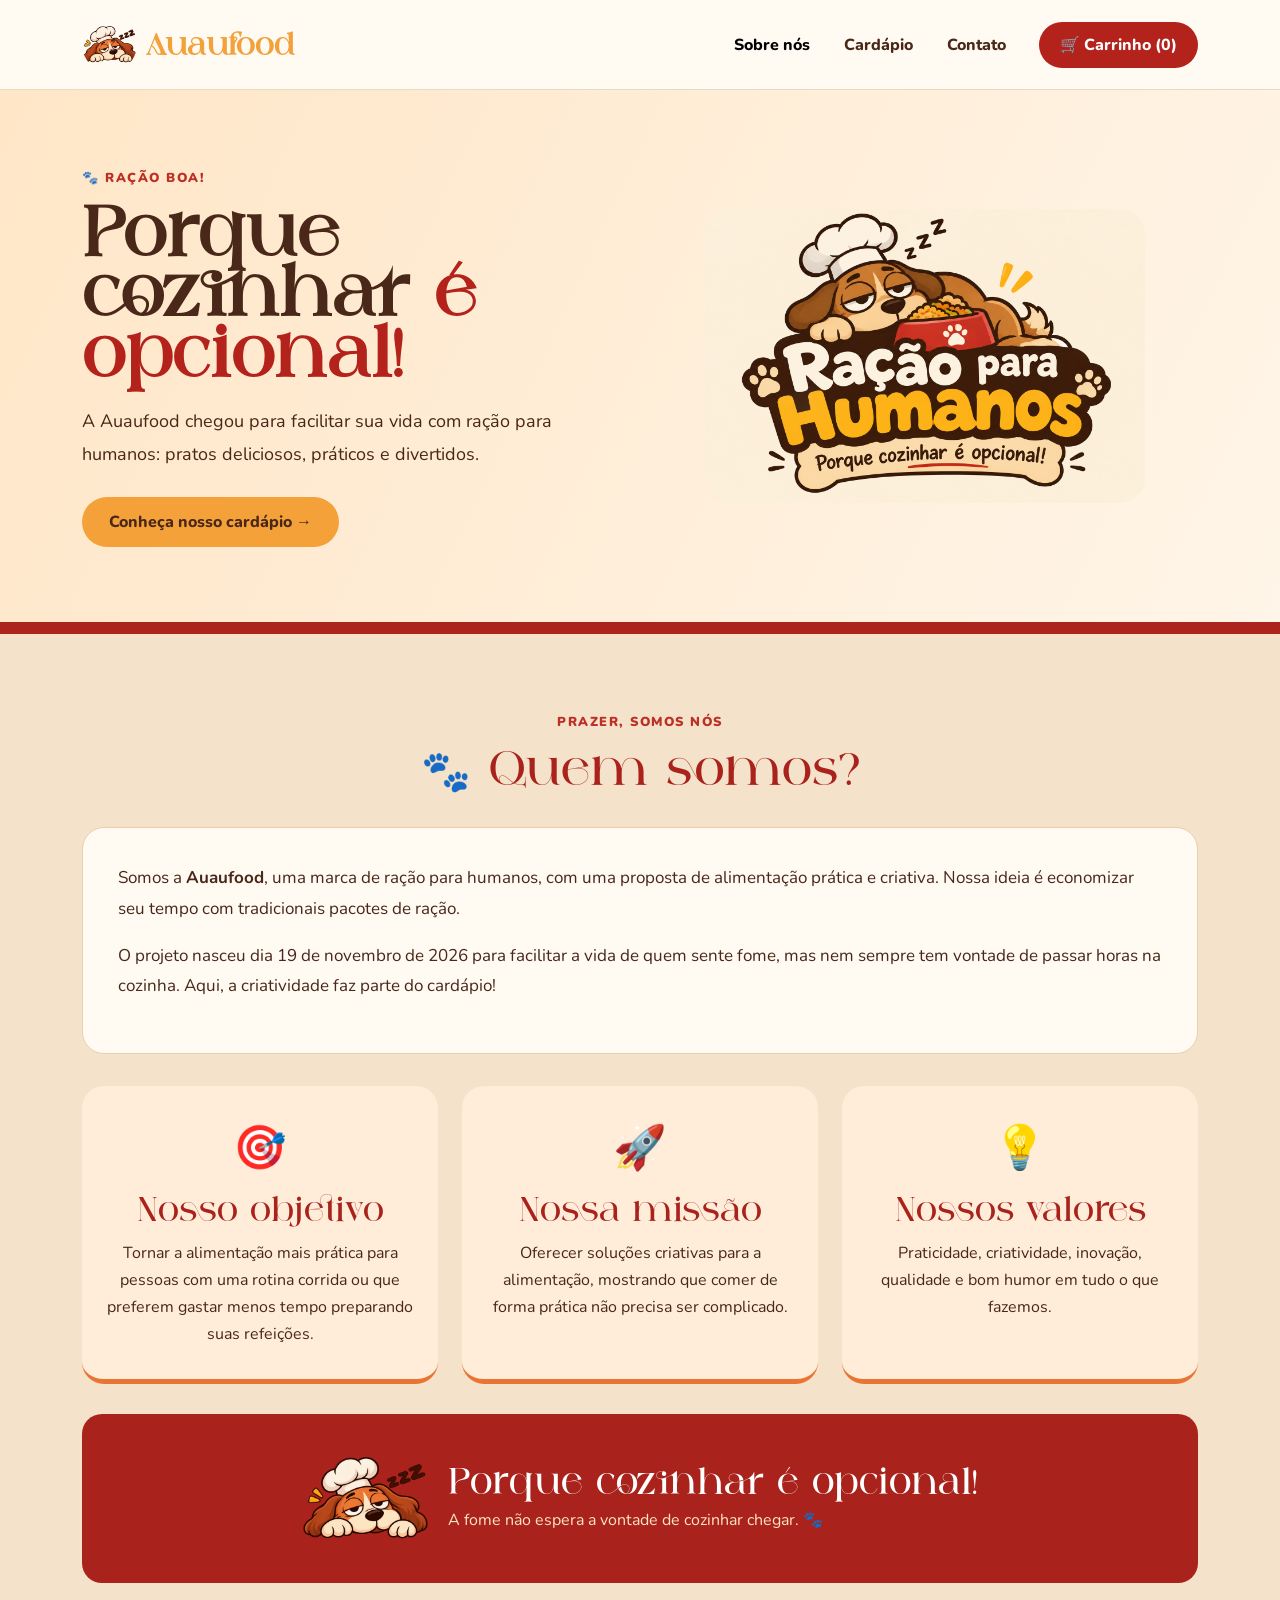
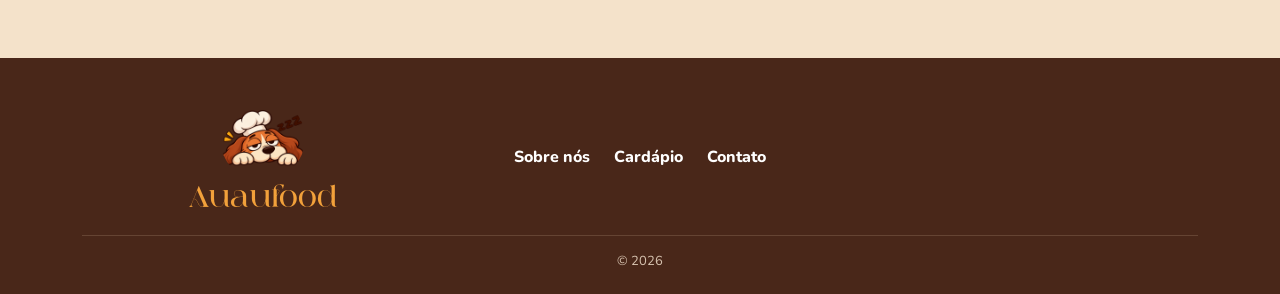
==== index.html @ 265e441c "html tela inicial finalizado" ====
<!DOCTYPE html>
<html lang="pt-br">
<head>
  <meta charset="UTF-8">
  <meta name="viewport" content="width=device-width, initial-scale=1.0">
  <title>Auaufood | Sobre nós</title>

  <link href="https://cdn.jsdelivr.net/npm/bootstrap@5.3.3/dist/css/bootstrap.min.css" rel="stylesheet">
  <link href="https://fonts.googleapis.com/css2?family=Fredoka:wght@400;500;600;700&family=Nunito:wght@400;600;700;800&display=swap" rel="stylesheet">
 
  <link rel="stylesheet" href="style.css">
</head>


<body>

<header>
  <nav class="navbar navbar-expand-lg">
    <div class="container">
      <a class="navbar-brand" href="index.html">
        <img src="img/logo2.png" alt="Logo Auaufood">
        <span>Auaufood</span>
      </a>

      <button class="navbar-toggler" type="button" data-bs-toggle="collapse" data-bs-target="#menu">
        <span class="navbar-toggler-icon"></span>
      </button>

      <div class="collapse navbar-collapse" id="menu">
        <ul class="navbar-nav ms-auto">
          <li class="nav-item"><a class="nav-link active" href="index.html">Sobre nós</a></li>
          <li class="nav-item"><a class="nav-link" href="cardapio.html">Cardápio</a></li>
          <li class="nav-item"><a class="nav-link" href="contato.html">Contato</a></li>
        </ul>
        <a class="btn btn-cart ms-lg-3" href="cardapio.html">🛒 Carrinho (<span class="quantidade">0</span>)</a>
      </div>
    </div>
  </nav>
</header>

<main>
  <section class="home-hero">
    <div class="container">
      <div class="row align-items-center g-4">
        <div class="col-lg-6">
          <span class="eyebrow">🐾 RAÇÃO BOA!  </span>
          <h1>Porque cozinhar <span>é opcional!</span></h1>
          <p>A Auaufood chegou para facilitar sua vida com ração para humanos: pratos deliciosos, práticos e divertidos.</p>
          <a href="cardapio.html" class="btn btn-main">Conheça nosso cardápio →</a>
        </div>

        <div class="col-lg-6 text-center">
          <img src="img/dog.png" alt="Mascote oficial da Auaufood, um cachorrinho com sono" class="hero-logo">
         
        </div>
      </div>
    </div>
  </section>

  <section class="about-section section-space">
    <div class="container">
      <div class="section-title">
        <span class="eyebrow">PRAZER, SOMOS NÓS</span>
        <h2>🐾 Quem somos?</h2>
      </div>

      <div class="about-box">
        <p>Somos a <strong>Auaufood</strong>, uma marca de ração para humanos, com uma proposta de alimentação prática e criativa. Nossa ideia é economizar seu tempo com tradicionais pacotes de ração.</p>
        <p>O projeto nasceu dia 19 de novembro de 2026 para facilitar a vida de quem sente fome, mas nem sempre tem vontade de passar horas na cozinha. Aqui, a criatividade faz parte do cardápio!</p>
      </div>

      <div class="row g-4 mt-2">
        <div class="col-md-4">
          <div class="about-card">
            <span>🎯</span>
            <h3>Nosso objetivo</h3>
            <p>Tornar a alimentação mais prática para pessoas com uma rotina corrida ou que preferem gastar menos tempo preparando suas refeições.</p>
          </div>
        </div>

        <div class="col-md-4">
          <div class="about-card">
            <span>🚀</span>
            <h3>Nossa missão</h3>
            <p>Oferecer soluções criativas para a alimentação, mostrando que comer de forma prática não precisa ser complicado.</p>
          </div>
        </div>

        <div class="col-md-4">
          <div class="about-card">
            <span>💡</span>
            <h3>Nossos valores</h3>
            <p>Praticidade, criatividade, inovação, qualidade e bom humor em tudo o que fazemos.</p>
          </div>
        </div>
      </div>

      <div class="about-closing">
        <img src="img/logo2.png" alt="Mascote Auaufood">
        <div>
          <h3>Porque cozinhar é opcional!</h3>
          <p>A fome não espera a vontade de cozinhar chegar. 🐾</p>
        </div>
      </div>
    </div>
  </section>
</main>

<footer>
  <div class="container">
    <div class="row align-items-center text-center g-3">
      <div class="col-md-4">
        <img src="img/logo2.png" alt="Mascote Auaufood" class="footer-logo">
        <h3><span>Auaufood</span></h3>
        
      </div>

      <div class="col-md-4 footer-links">
        <a href="index.html">Sobre nós</a>
        <a href="cardapio.html">Cardápio</a>
        <a href="contato.html">Contato</a>
      </div>

    
    </div>
    <hr>
    <p class="copyright">© 2026</p>
  </div>
</footer>

</body>
</html>
---- style.css ----
@font-face {
    font-family: 'against';
    src:url(./fonts/against\ regular.otf);
}

*{
  margin: 0;
  padding: 0;
  box-sizing: border-box;
}

html {
  scroll-behavior: smooth;
}

body {
  background: #fff6e9;
  color: #492719;
  font-family: 'Nunito', sans-serif;
}

h1, h2, h3, h4, .navbar-brand {
  font-family: 'against';
}

.section-space {
  padding: 75px 0;
}

.navbar {
  background: #fffaf2;
  padding: 12px 0;
  border-bottom: 1px solid #ecd9c3;
}

.navbar-brand {
  color: #a9231c;
  font-size: 25px;
  font-weight: 700;
  display: flex;
  align-items: center;
  gap: 9px;
}

.navbar-brand img {
  width: 55px;
  height: 55px;
  object-fit: contain;
  border-radius: 50%;
}

.navbar-brand span, footer span {
  color: #f2a13b;
}

.nav-link {
  color: #492719;
  font-weight: 800;
  margin: 0 9px;
}

.nav-link:hover, .nav-link.active {
  color: #b3221b;
}

.btn-cart {
  background: #b3221b;
  color: white;
  border-radius: 30px;
  padding: 10px 20px;
  font-weight: 800;
}

.btn-cart:hover {
  background: #861a15;
  color: white;
}

.btn-main {
  background: #f5a13a;
  color: #492719;
  border: 0;
  border-radius: 30px;
  padding: 13px 27px;
  font-weight: 800;
}

.btn-main:hover {
  background: #ffc16b;
  color: #492719;
}

.eyebrow {
  display: inline-block;
  color: #bd3025;
  font-size: 13px;
  font-weight: 900;
  letter-spacing: 1.5px;
  margin-bottom: 12px;
}


.home-hero {
  background: linear-gradient(115deg, #ffe6c7, #fff5e8);
  padding: 75px 0;
  border-bottom: 12px solid #ad241d;
}

.home-hero h1 {
  color: #492719;
  font-size: 58px;
  line-height: 1.05;
  font-weight: 700;
  margin-bottom: 22px;
}

.home-hero h1 span,
.menu-hero h1 span,
.contact-hero h1 span {
  color: #b3221b;
}

.home-hero p,
.contact-hero p {
  font-size: 18px;
  line-height: 1.8;
  max-width: 520px;
  margin-bottom: 27px;
}

.hero-logo {
  width: 100%;
  max-width: 440px;
  height: auto;
  object-fit: contain;
  border-radius: 25px;
}

.hero-sticker {
  background: #b3221b;
  color: white;
  display: inline-block;
  padding: 15px 25px;
  border-radius: 18px;
  font-family: 'Fredoka', sans-serif;
  font-size: 20px;
  transform: rotate(-5deg);
  margin: -15px 0 0 180px;
}


.about-section {
  background: #f4e2ca;
}

.section-title {
  text-align: center;
  margin-bottom: 35px;
}

.section-title h2 {
  color: #a9231c;
  font-size: 40px;
}

.about-box {
  background: #fffaf2;
  border-radius: 22px;
  padding: 35px;
  border: 1px solid #e8cfb2;
  font-size: 17px;
  line-height: 1.8;
}

.about-card {
  height: 100%;
  text-align: center;
  background: #ffedda;
  border-radius: 22px;
  padding: 30px 23px;
  border-bottom: 5px solid #e87532;
  transition: .3s;
}

.about-card:hover {
  transform: translateY(-6px);
}

.about-card span {
  font-size: 43px;
}

.about-card h3 {
  color: #a9231c;
  margin: 13px 0;
}

.about-card p {
  line-height: 1.7;
  margin-bottom: 0;
}

.about-closing {
  margin-top: 30px;
  background: #a9231c;
  color: white;
  border-radius: 20px;
  padding: 22px 28px;
  display: flex;
  align-items: center;
  justify-content: center;
  gap: 20px;
  text-align: left;
}

.about-closing img {
  width: 125px;
  height: 125px;
  object-fit: contain;
  border-radius: 15px;
}

.about-closing h3 {
  font-size: 30px;
}

.about-closing p {
  margin: 0;
  color: #ffe3c2;
}

.menu-hero {
  background: #a9231c;
  color: white;
  padding: 35px 0 48px;
  border-bottom: 9px solid #f3a13b;
}

.menu-hero .eyebrow {
  color: #ffd69e;
  display: block;
}

.menu-hero h1 {
  font-size: 50px;
}

.menu-hero h1 span {
  color: #ffc16b;
}

.menu-hero p {
  margin: 8px 0 0;
  font-size: 18px;
}

.menu-logo {
  width: 115px;
  height: 115px;
  object-fit: contain;
  border-radius: 50%;
  margin-bottom: 10px;
}

.product-card.card {
  display: flex;
  flex-direction: column;
  background: #fffaf2;
  border: 1px solid #ead7c1;
  border-radius: 22px;
  padding: 20px;
  text-align: center;
  height: 100%;
  transition: .3s;
}

.product-card:hover {
  transform: translateY(-7px);
  box-shadow: 0 12px 25px #49271920;
}

.package {
  min-height: 300px;
  max-width: 245px;
  margin: 0 auto 20px;
  padding: 17px 15px 20px;
  border: 3px solid #492719;
  border-radius: 13px 13px 25px 25px;
  clip-path: polygon(4% 0, 96% 0, 100% 100%, 0 100%);
  display: flex;
  flex-direction: column;
  align-items: center;
  justify-content: center;
  box-shadow: inset 0 0 0 5px #ffffff25;
  position: relative;
}

.package:before {
  content: '';
  width: 85%;
  height: 9px;
  border-top: 3px dashed #49271980;
  border-bottom: 1px solid #49271950;
  position: absolute;
  top: 8px;
}

.package-logo {
  width: 55px;
  height: 55px;
  object-fit: contain;
  border-radius: 50%;
  margin-top: 8px;
}

.package strong {
  font-family: 'Fredoka', sans-serif;
  font-size: 22px;
  line-height: 1;
  text-align: center;
  margin: 5px 0 7px;
}

.package-description {
  font-size: 12px;
  margin-bottom: 8px;
}

.package h3 {
  background: #fff0d5;
  color: #492719;
  border-radius: 8px;
  padding: 7px 15px;
  font-size: 22px;
  font-weight: 700;
  margin: 0;
}

.package .food {
  background: #fff5e7;
  border: 4px solid #ffffffaa;
  border-radius: 50%;
  width: 115px;
  height: 115px;
  display: flex;
  align-items: center;
  justify-content: center;
  margin: 12px 0 7px;
  box-shadow: 0 4px 10px #49271930;
  overflow: hidden;
}

.package .food img {
  width: 100%;
  height: 100%;
  object-fit: cover;
  border-radius: 50%;
}

.package small {
  background: #fff0d5;
  color: #492719;
  border-radius: 20px;
  padding: 4px 10px;
  font-weight: 800;
}

.package-red {
  background: linear-gradient(140deg, #ed5140, #a91e19);
  color: white;
}

.package-yellow {
  background: linear-gradient(140deg, #ffd36c, #e99521);
  color: #492719;
}

.package-brown {
  background: linear-gradient(140deg, #986044, #57301f);
  color: white;
}

.package-purple {
  background: linear-gradient(140deg, #9b5366, #632d42);
  color: white;
}

.package-orange {
  background: linear-gradient(140deg, #ff9a3e, #dc541e);
  color: white;
}

.package-dark {
  background: linear-gradient(140deg, #75472f, #38251d);
  color: white;
}

.product-card h2 {
  color: #492719;
  font-size: 21px;
  margin: 8px 0;
}

.product-card p {
  color: #806657;
  min-height: 48px;
}

.price {
  display: block;
  color: #b3221b;
  font-size: 24px;
  margin: 10px 0;
}

.btn-product {
  width: 100%;
  border-radius: 25px;
  background: #b3221b;
  color: white;
  font-weight: 800;
  padding: 11px;
}

.btn-product:hover {
  background: #e87532;
  color: white;
}

/* CONTATO */
.contact-hero {
  background: linear-gradient(120deg, #a9231c 0%, #c43b28 100%);
  color: white;
  padding: 75px 0;
  min-height: 75vh;
}

.contact-hero .eyebrow {
  color: #ffd69e;
}

.contact-hero h1 {
  font-size: 55px;
  line-height: 1.05;
}

.contact-hero h1 span {
  color: #ffc16b;
}

.contact-hero p {
  color: #ffead4;
}

.contact-logo {
  width: 260px;
  max-width: 100%;
  height: auto;
  object-fit: contain;
  border-radius: 20px;
}

.contact-box {
  background: #fffaf2;
  color: #492719;
  padding: 35px;
  border-radius: 25px;
  box-shadow: 0 15px 35px #54150f40;
}

.contact-box h2 {
  color: #a9231c;
  margin-bottom: 22px;
}

.form-label {
  font-weight: 800;
}

.form-control {
  background: #fff5e8;
  border: 1px solid #e4c7a8;
  border-radius: 11px;
  padding: 12px;
}

.form-control:focus {
  border-color: #b3221b;
  box-shadow: 0 0 5px #b3221b40;
}

#respostaContato {
  margin-top: 15px;
  font-weight: 800;
}


footer {
  background: #492719;
  color: white;
  padding: 38px 0 15px;
}

footer h3 {
  font-size: 25px;
}

footer p {
  margin-bottom: 8px;
}

.footer-logo {
  width: 85px;
  height: 85px;
  object-fit: contain;
  border-radius: 50%;
}

.footer-links a {
  color: white;
  text-decoration: none;
  margin: 5px 10px;
  display: inline-block;
  font-weight: 800;
}

.footer-links a:hover {
  color: #ffb24f;
}

footer hr {
  border-color: #b99a80;
}

.copyright {
  text-align: center;
  font-size: 13px;
  color: #d8c4b1;
}
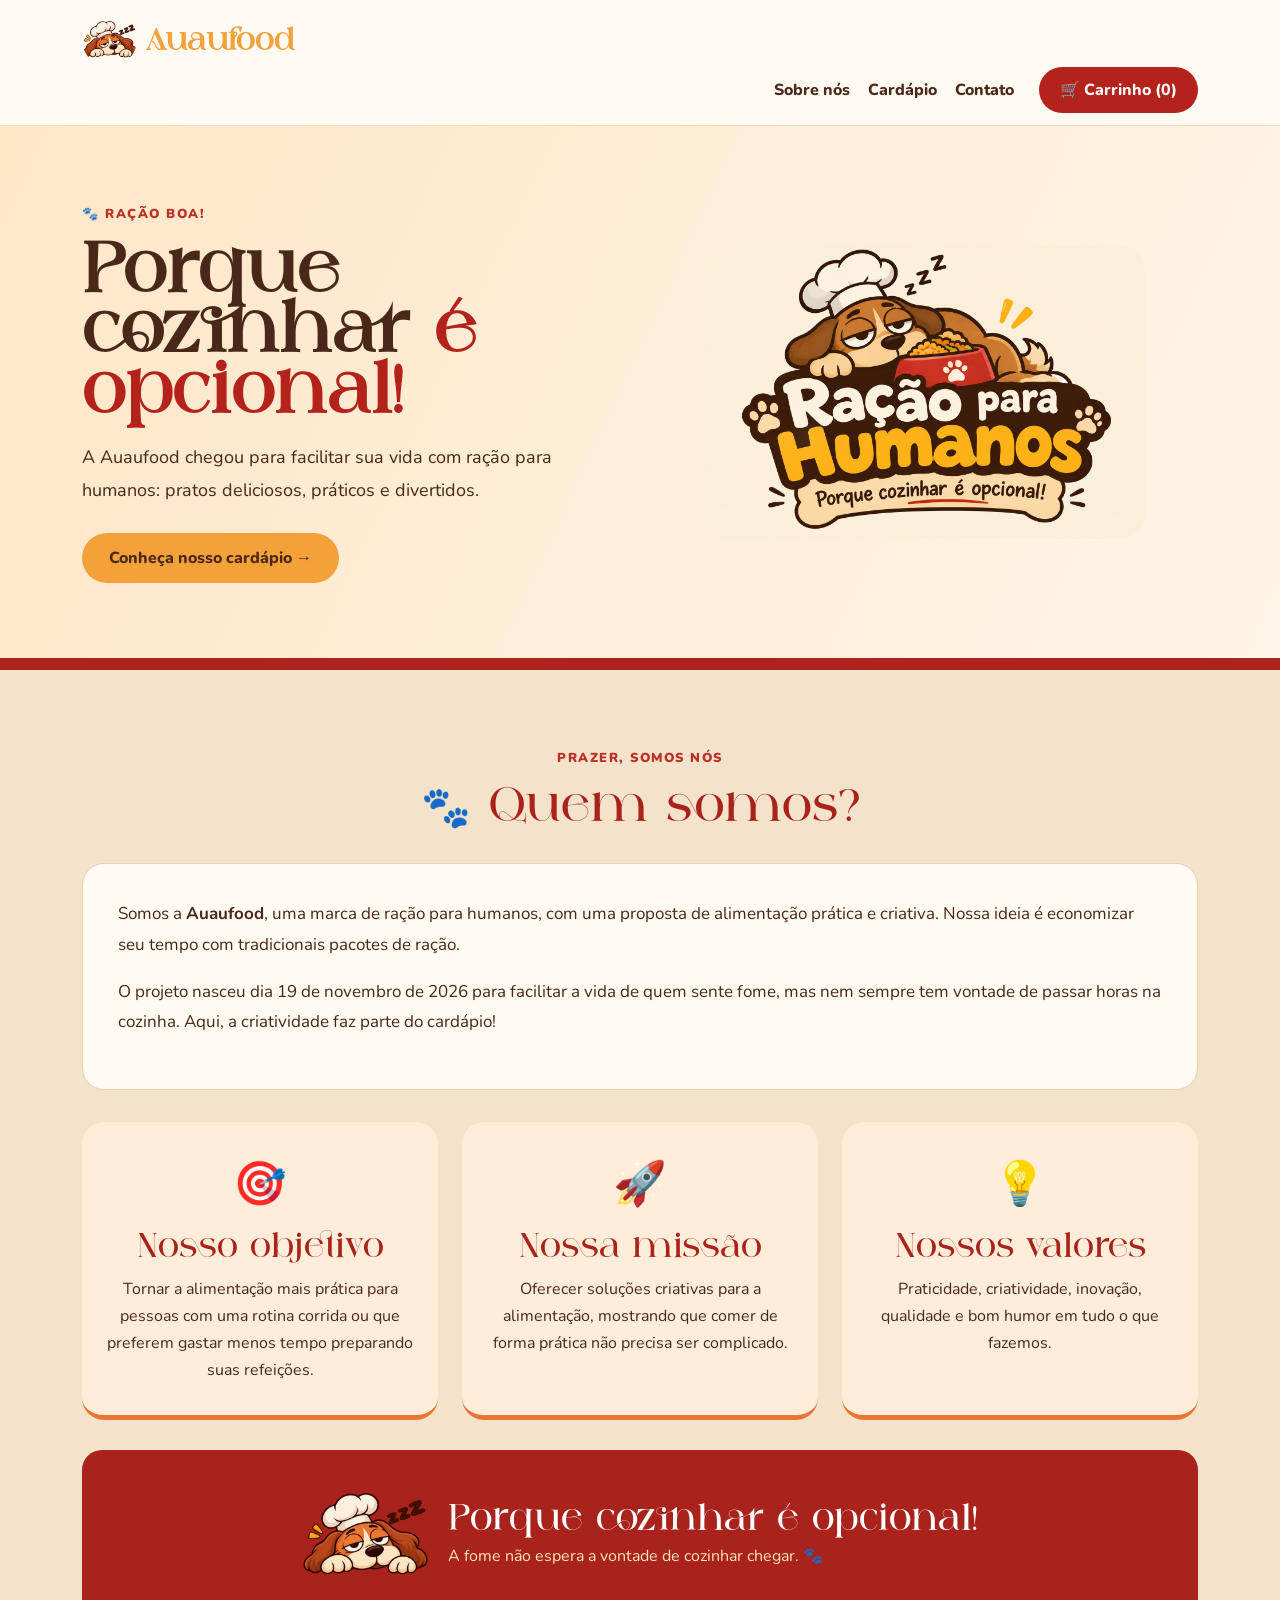
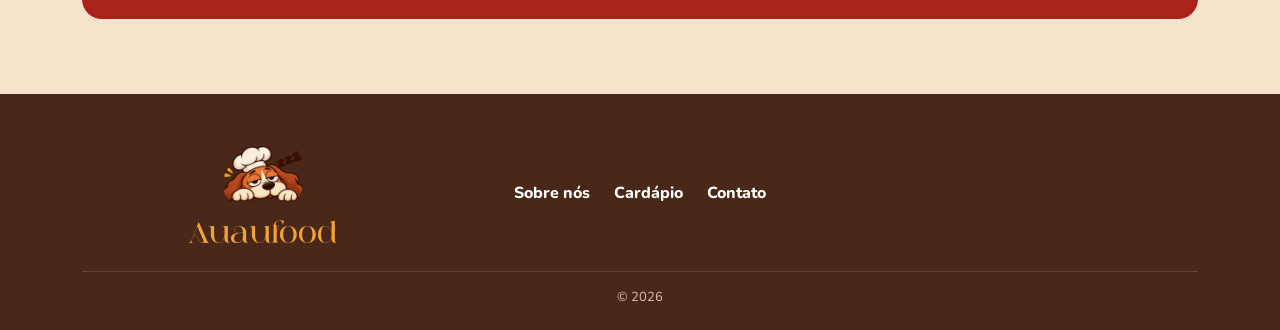
==== commit 5582aff0: "Atualização" ====
--- a/index.html
+++ b/index.html
@@ -1,3 +1,4 @@
+
 
 <!DOCTYPE html>
 <html lang="pt-br">
@@ -12,11 +13,10 @@
   <link rel="stylesheet" href="style.css">
 </head>
 
-
 <body>
 
 <header>
-  <nav class="navbar navbar-expand-lg">
+  <nav class="menu-navegacao navbar-expand-lg">
     <div class="container">
       <a class="navbar-brand" href="index.html">
         <img src="img/logo2.png" alt="Logo Auaufood">
@@ -33,46 +33,45 @@
           <li class="nav-item"><a class="nav-link" href="cardapio.html">Cardápio</a></li>
           <li class="nav-item"><a class="nav-link" href="contato.html">Contato</a></li>
         </ul>
-        <a class="btn btn-cart ms-lg-3" href="cardapio.html">🛒 Carrinho (<span class="quantidade">0</span>)</a>
+        <a class="btn carrinho ms-lg-3" href="cardapio.html">🛒 Carrinho (<span class="quantidade">0</span>)</a>
       </div>
     </div>
   </nav>
 </header>
 
 <main>
-  <section class="home-hero">
+  <section class="inicio">
     <div class="container">
       <div class="row align-items-center g-4">
         <div class="col-lg-6">
-          <span class="eyebrow">🐾 RAÇÃO BOA!  </span>
+          <span class="destaque">🐾 RAÇÃO BOA!  </span>
           <h1>Porque cozinhar <span>é opcional!</span></h1>
           <p>A Auaufood chegou para facilitar sua vida com ração para humanos: pratos deliciosos, práticos e divertidos.</p>
-          <a href="cardapio.html" class="btn btn-main">Conheça nosso cardápio →</a>
+          <a href="cardapio.html" class="btn botao">Conheça nosso cardápio →</a>
         </div>
 
         <div class="col-lg-6 text-center">
-          <img src="img/dog.png" alt="Mascote oficial da Auaufood, um cachorrinho com sono" class="hero-logo">
-         
+          <img src="img/dog.png" alt="Mascote oficial da Auaufood, um cachorrinho com sono" class="cachorro">
         </div>
       </div>
     </div>
   </section>
 
-  <section class="about-section section-space">
+  <section class="sobre espaco">
     <div class="container">
-      <div class="section-title">
-        <span class="eyebrow">PRAZER, SOMOS NÓS</span>
+      <div class="titulo">
+        <span class="destaque">PRAZER, SOMOS NÓS</span>
         <h2>🐾 Quem somos?</h2>
       </div>
 
-      <div class="about-box">
+      <div class="texto-sobre">
         <p>Somos a <strong>Auaufood</strong>, uma marca de ração para humanos, com uma proposta de alimentação prática e criativa. Nossa ideia é economizar seu tempo com tradicionais pacotes de ração.</p>
         <p>O projeto nasceu dia 19 de novembro de 2026 para facilitar a vida de quem sente fome, mas nem sempre tem vontade de passar horas na cozinha. Aqui, a criatividade faz parte do cardápio!</p>
       </div>
 
       <div class="row g-4 mt-2">
         <div class="col-md-4">
-          <div class="about-card">
+          <div class="caixa-info">
             <span>🎯</span>
             <h3>Nosso objetivo</h3>
             <p>Tornar a alimentação mais prática para pessoas com uma rotina corrida ou que preferem gastar menos tempo preparando suas refeições.</p>
@@ -80,7 +79,7 @@
         </div>
 
         <div class="col-md-4">
-          <div class="about-card">
+          <div class="caixa-info">
             <span>🚀</span>
             <h3>Nossa missão</h3>
             <p>Oferecer soluções criativas para a alimentação, mostrando que comer de forma prática não precisa ser complicado.</p>
@@ -88,7 +87,7 @@
         </div>
 
         <div class="col-md-4">
-          <div class="about-card">
+          <div class="caixa-info">
             <span>💡</span>
             <h3>Nossos valores</h3>
             <p>Praticidade, criatividade, inovação, qualidade e bom humor em tudo o que fazemos.</p>
@@ -96,7 +95,7 @@
         </div>
       </div>
 
-      <div class="about-closing">
+      <div class="final-sobre">
         <img src="img/logo2.png" alt="Mascote Auaufood">
         <div>
           <h3>Porque cozinhar é opcional!</h3>
@@ -111,21 +110,18 @@
   <div class="container">
     <div class="row align-items-center text-center g-3">
       <div class="col-md-4">
-        <img src="img/logo2.png" alt="Mascote Auaufood" class="footer-logo">
+        <img src="img/logo2.png" alt="Mascote Auaufood" class="logo-rodape">
         <h3><span>Auaufood</span></h3>
-        
       </div>
 
-      <div class="col-md-4 footer-links">
+      <div class="col-md-4 links-rodape">
         <a href="index.html">Sobre nós</a>
         <a href="cardapio.html">Cardápio</a>
         <a href="contato.html">Contato</a>
       </div>
-
-    
     </div>
     <hr>
-    <p class="copyright">© 2026</p>
+    <p class="direitos">© 2026</p>
   </div>
 </footer>
 
--- a/style.css
+++ b/style.css
@@ -1,5 +1,7 @@
 
- @font-face {
+ 
+
+@font-face {
     font-family: 'against';
     src:url(./fonts/against\ regular.otf);
 }
@@ -24,11 +26,11 @@
   font-family: 'against';
 }
 
-.section-space {
+.espaco {
   padding: 75px 0;
 }
 
-.navbar {
+.menu-navegacao {
   background: #fffaf2;
   padding: 12px 0;
   border-bottom: 1px solid #ecd9c3;
@@ -64,7 +66,7 @@
   color: #b3221b;
 }
 
-.btn-cart {
+.carrinho {
   background: #b3221b;
   color: white;
   border-radius: 30px;
@@ -72,12 +74,12 @@
   font-weight: 800;
 }
 
-.btn-cart:hover {
+.carrinho:hover {
   background: #861a15;
   color: white;
 }
 
-.btn-main {
+.botao {
   background: #f5a13a;
   color: #492719;
   border: 0;
@@ -86,12 +88,12 @@
   font-weight: 800;
 }
 
-.btn-main:hover {
+.botao:hover {
   background: #ffc16b;
   color: #492719;
 }
 
-.eyebrow {
+.destaque {
   display: inline-block;
   color: #bd3025;
   font-size: 13px;
@@ -101,13 +103,15 @@
 }
 
 
-.home-hero {
+/* INÍCIO */
+
+.inicio:has(.cachorro) {
   background: linear-gradient(115deg, #ffe6c7, #fff5e8);
   padding: 75px 0;
   border-bottom: 12px solid #ad241d;
 }
 
-.home-hero h1 {
+.inicio:has(.cachorro) h1 {
   color: #492719;
   font-size: 58px;
   line-height: 1.05;
@@ -115,21 +119,20 @@
   margin-bottom: 22px;
 }
 
-.home-hero h1 span,
-.menu-hero h1 span,
-.contact-hero h1 span {
+.inicio:has(.cachorro) h1 span,
+.inicio:has(.logo-cardapio) h1 span {
   color: #b3221b;
 }
 
-.home-hero p,
-.contact-hero p {
+.inicio:has(.cachorro) p,
+.inicio:has(.logo-contato) p {
   font-size: 18px;
   line-height: 1.8;
   max-width: 520px;
   margin-bottom: 27px;
 }
 
-.hero-logo {
+.cachorro {
   width: 100%;
   max-width: 440px;
   height: auto;
@@ -150,21 +153,23 @@
 }
 
 
-.about-section {
+/* SOBRE NÓS */
+
+.sobre {
   background: #f4e2ca;
 }
 
-.section-title {
+.titulo {
   text-align: center;
   margin-bottom: 35px;
 }
 
-.section-title h2 {
+.titulo h2 {
   color: #a9231c;
   font-size: 40px;
 }
 
-.about-box {
+.texto-sobre {
   background: #fffaf2;
   border-radius: 22px;
   padding: 35px;
@@ -173,7 +178,7 @@
   line-height: 1.8;
 }
 
-.about-card {
+.caixa-info {
   height: 100%;
   text-align: center;
   background: #ffedda;
@@ -183,25 +188,25 @@
   transition: .3s;
 }
 
-.about-card:hover {
+.caixa-info:hover {
   transform: translateY(-6px);
 }
 
-.about-card span {
+.caixa-info span {
   font-size: 43px;
 }
 
-.about-card h3 {
+.caixa-info h3 {
   color: #a9231c;
   margin: 13px 0;
 }
 
-.about-card p {
+.caixa-info p {
   line-height: 1.7;
   margin-bottom: 0;
 }
 
-.about-closing {
+.final-sobre {
   margin-top: 30px;
   background: #a9231c;
   color: white;
@@ -214,48 +219,51 @@
   text-align: left;
 }
 
-.about-closing img {
+.final-sobre img {
   width: 125px;
   height: 125px;
   object-fit: contain;
   border-radius: 15px;
 }
 
-.about-closing h3 {
+.final-sobre h3 {
   font-size: 30px;
 }
 
-.about-closing p {
+.final-sobre p {
   margin: 0;
   color: #ffe3c2;
 }
 
-.menu-hero {
+
+/* CARDÁPIO */
+
+.inicio:has(.logo-cardapio) {
   background: #a9231c;
   color: white;
   padding: 35px 0 48px;
   border-bottom: 9px solid #f3a13b;
 }
 
-.menu-hero .eyebrow {
+.inicio:has(.logo-cardapio) .destaque {
   color: #ffd69e;
   display: block;
 }
 
-.menu-hero h1 {
+.inicio:has(.logo-cardapio) h1 {
   font-size: 50px;
 }
 
-.menu-hero h1 span {
+.inicio:has(.logo-cardapio) h1 span {
   color: #ffc16b;
 }
 
-.menu-hero p {
+.inicio:has(.logo-cardapio) p {
   margin: 8px 0 0;
   font-size: 18px;
 }
 
-.menu-logo {
+.logo-cardapio {
   width: 115px;
   height: 115px;
   object-fit: contain;
@@ -263,7 +271,7 @@
   margin-bottom: 10px;
 }
 
-.product-card.card {
+.produto.card {
   display: flex;
   flex-direction: column;
   background: #fffaf2;
@@ -275,12 +283,12 @@
   transition: .3s;
 }
 
-.product-card:hover {
+.produto:hover {
   transform: translateY(-7px);
   box-shadow: 0 12px 25px #49271920;
 }
 
-.package {
+.pacote {
   min-height: 300px;
   max-width: 245px;
   margin: 0 auto 20px;
@@ -296,7 +304,7 @@
   position: relative;
 }
 
-.package:before {
+.pacote:before {
   content: '';
   width: 85%;
   height: 9px;
@@ -306,7 +314,7 @@
   top: 8px;
 }
 
-.package-logo {
+.logo-pacote {
   width: 55px;
   height: 55px;
   object-fit: contain;
@@ -314,7 +322,7 @@
   margin-top: 8px;
 }
 
-.package strong {
+.pacote strong {
   font-family: 'Fredoka', sans-serif;
   font-size: 22px;
   line-height: 1;
@@ -322,12 +330,12 @@
   margin: 5px 0 7px;
 }
 
-.package-description {
+.descricao-pacote {
   font-size: 12px;
   margin-bottom: 8px;
 }
 
-.package h3 {
+.pacote h3 {
   background: #fff0d5;
   color: #492719;
   border-radius: 8px;
@@ -337,7 +345,7 @@
   margin: 0;
 }
 
-.package .food {
+.pacote .comida {
   background: #fff5e7;
   border: 4px solid #ffffffaa;
   border-radius: 50%;
@@ -351,14 +359,14 @@
   overflow: hidden;
 }
 
-.package .food img {
+.pacote .comida img {
   width: 100%;
   height: 100%;
   object-fit: cover;
   border-radius: 50%;
 }
 
-.package small {
+.pacote small {
   background: #fff0d5;
   color: #492719;
   border-radius: 20px;
@@ -366,55 +374,55 @@
   font-weight: 800;
 }
 
-.package-red {
+.pacote-vermelho {
   background: linear-gradient(140deg, #ed5140, #a91e19);
   color: white;
 }
 
-.package-yellow {
+.pacote-amarelo {
   background: linear-gradient(140deg, #ffd36c, #e99521);
   color: #492719;
 }
 
-.package-brown {
+.pacote-marrom {
   background: linear-gradient(140deg, #986044, #57301f);
   color: white;
 }
 
-.package-purple {
+.pacote-roxo {
   background: linear-gradient(140deg, #9b5366, #632d42);
   color: white;
 }
 
-.package-orange {
+.pacote-laranja {
   background: linear-gradient(140deg, #ff9a3e, #dc541e);
   color: white;
 }
 
-.package-dark {
+.pacote-escuro {
   background: linear-gradient(140deg, #75472f, #38251d);
   color: white;
 }
 
-.product-card h2 {
+.produto h2 {
   color: #492719;
   font-size: 21px;
   margin: 8px 0;
 }
 
-.product-card p {
+.produto p {
   color: #806657;
   min-height: 48px;
 }
 
-.price {
+.preco {
   display: block;
   color: #b3221b;
   font-size: 24px;
   margin: 10px 0;
 }
 
-.btn-product {
+.botao-produto {
   width: 100%;
   border-radius: 25px;
   background: #b3221b;
@@ -423,37 +431,39 @@
   padding: 11px;
 }
 
-.btn-product:hover {
+.botao-produto:hover {
   background: #e87532;
   color: white;
 }
 
+
 /* CONTATO */
-.contact-hero {
+
+.inicio:has(.logo-contato) {
   background: linear-gradient(120deg, #a9231c 0%, #c43b28 100%);
   color: white;
   padding: 75px 0;
   min-height: 75vh;
 }
 
-.contact-hero .eyebrow {
+.inicio:has(.logo-contato) .destaque {
   color: #ffd69e;
 }
 
-.contact-hero h1 {
+.inicio:has(.logo-contato) h1 {
   font-size: 55px;
   line-height: 1.05;
 }
 
-.contact-hero h1 span {
+.inicio:has(.logo-contato) h1 span {
   color: #ffc16b;
 }
 
-.contact-hero p {
+.inicio:has(.logo-contato) p {
   color: #ffead4;
 }
 
-.contact-logo {
+.logo-contato {
   width: 260px;
   max-width: 100%;
   height: auto;
@@ -461,7 +471,7 @@
   border-radius: 20px;
 }
 
-.contact-box {
+.caixa-contato {
   background: #fffaf2;
   color: #492719;
   padding: 35px;
@@ -469,7 +479,7 @@
   box-shadow: 0 15px 35px #54150f40;
 }
 
-.contact-box h2 {
+.caixa-contato h2 {
   color: #a9231c;
   margin-bottom: 22px;
 }
@@ -496,6 +506,8 @@
 }
 
 
+/* RODAPÉ */
+
 footer {
   background: #492719;
   color: white;
@@ -510,14 +522,14 @@
   margin-bottom: 8px;
 }
 
-.footer-logo {
+.logo-rodape {
   width: 85px;
   height: 85px;
   object-fit: contain;
   border-radius: 50%;
 }
 
-.footer-links a {
+.links-rodape a {
   color: white;
   text-decoration: none;
   margin: 5px 10px;
@@ -525,7 +537,7 @@
   font-weight: 800;
 }
 
-.footer-links a:hover {
+.links-rodape a:hover {
   color: #ffb24f;
 }
 
@@ -533,7 +545,7 @@
   border-color: #b99a80;
 }
 
-.copyright {
+.direitos {
   text-align: center;
   font-size: 13px;
   color: #d8c4b1;
